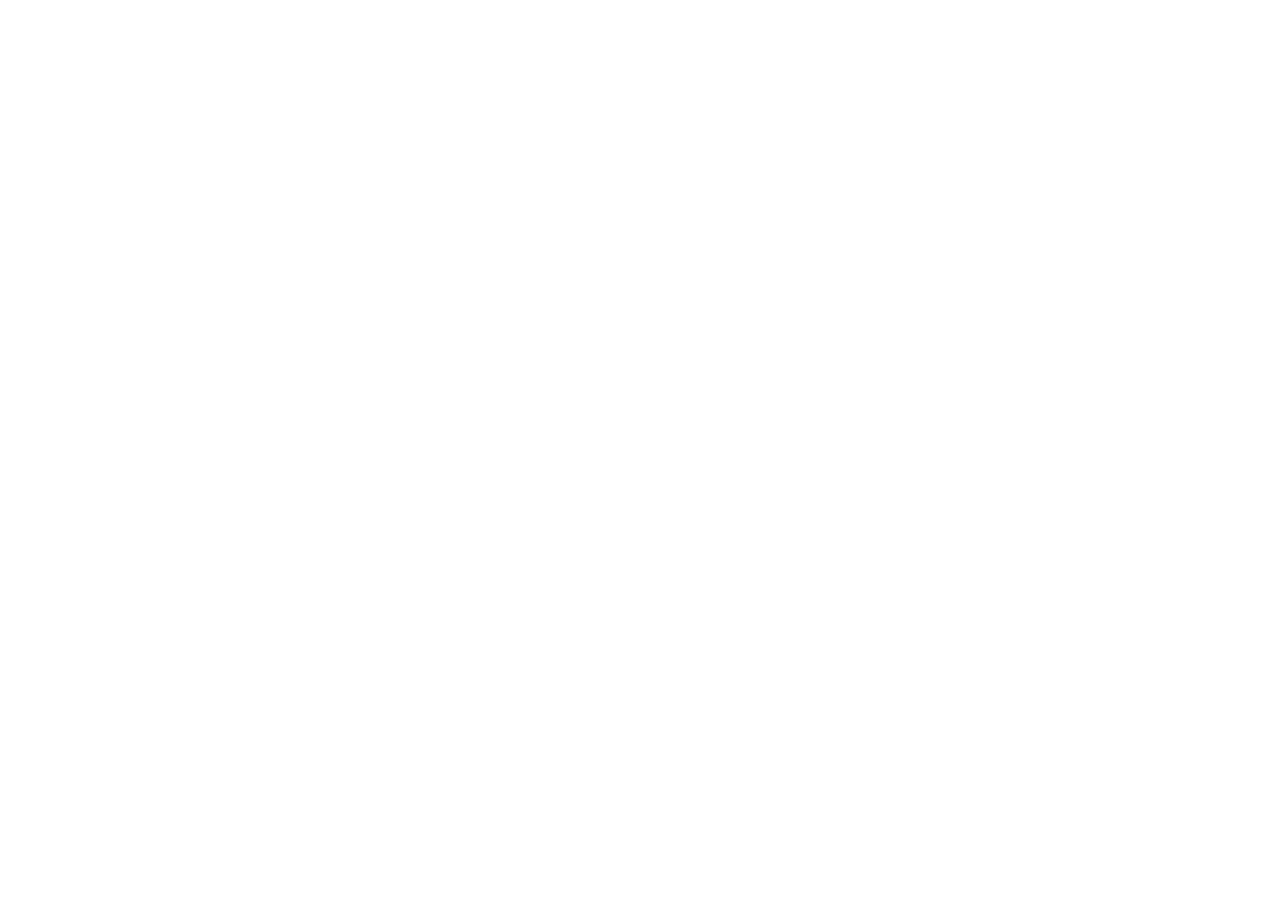
==== index.html @ 89c90615 "the first" ====
<!DOCTYPE html>
<html lang="en">

<head>
    <meta charset="UTF-8">
    <meta name="viewport" content="width=device-width, initial-scale=1.0">
    <title>Chat App</title>
    <!-- fontawesome -->
    <link rel="stylesheet" href="./fontawesome-free-6.4.0-web/css/all.min.css">
    <!-- js -->
    <script src="main.js" defer></script>
    <!-- css -->
    <link rel="stylesheet" href="style.css">
    <!--  -->
</head>

<body>

</body>

</html>
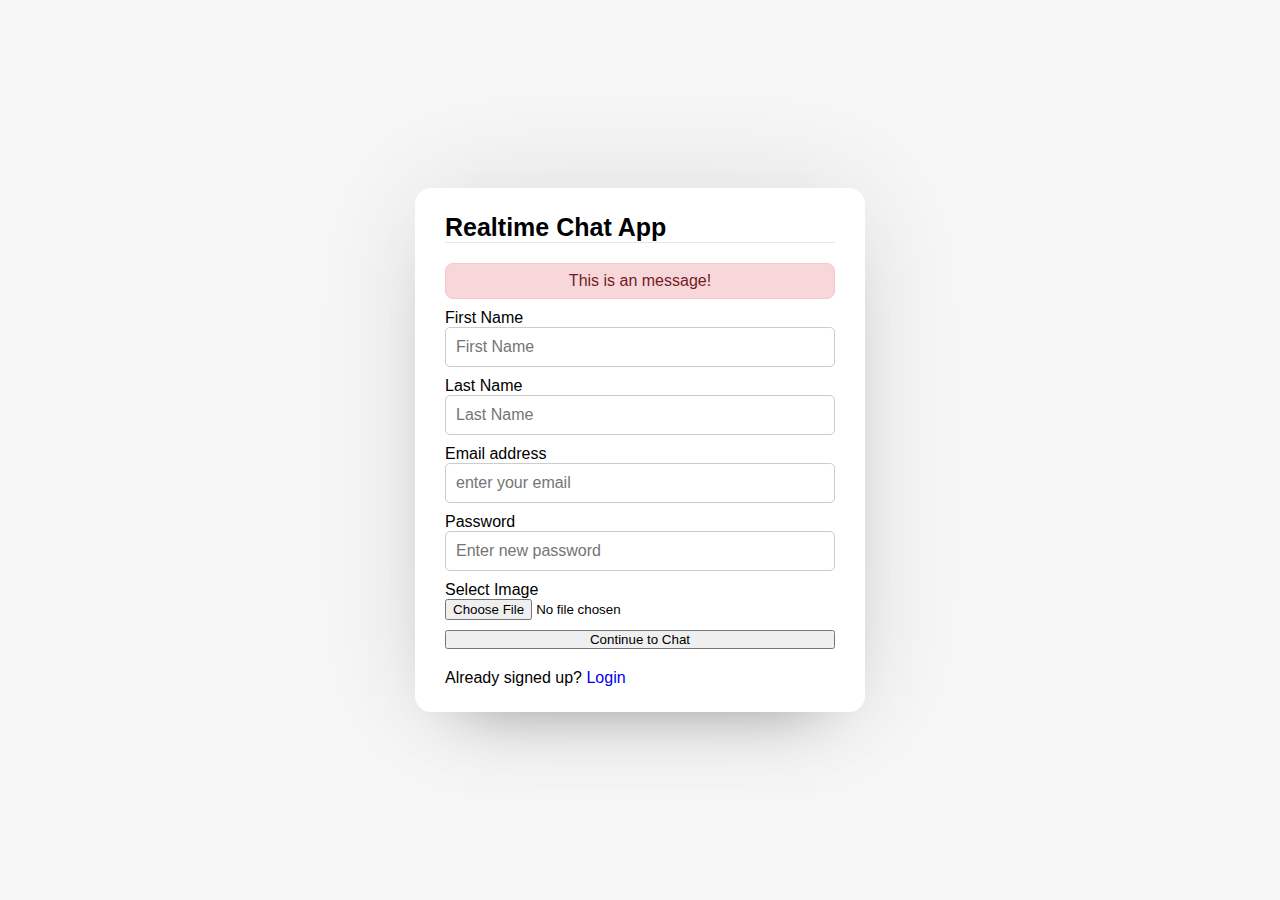
==== commit acab4102: "the seconde" ====
--- a/index.html
+++ b/index.html
@@ -15,7 +15,39 @@
 </head>
 
 <body>
-
+    <div class="wrapper">
+        <section class="form signup">
+            <header>Realtime Chat App</header>
+            <form action="#">
+                <div class="error-txt">This is an message!</div>
+                <div class="name-datails"></div>
+                <div class="field input">
+                    <label>First Name</label>
+                    <input type="text" placeholder="First Name">
+                </div>
+                <div class="field input">
+                    <label>Last Name</label>
+                    <input type="text" placeholder="Last Name">
+                </div>
+                <div class="field input">
+                    <label>Email address</label>
+                    <input type="email" placeholder="enter your email">
+                </div>
+                <div class="field input">
+                    <label>Password</label>
+                    <input type="password" placeholder="Enter new password">
+                </div>
+                <div class="field">
+                    <label>Select Image</label>
+                    <input type="file">
+                </div>
+                <div class="field">
+                    <input type="submit" value="Continue to Chat">
+                </div>
+            </form>
+            <div class="link">Already signed up? <a href="#">Login</a></div>
+        </section>
+    </div>
 </body>
 
 </html>--- a/style.css
+++ b/style.css
@@ -0,0 +1,60 @@
+*{
+    margin: 0;
+    padding: 0 ;
+    box-sizing: border-box;
+    text-decoration: none;
+    font-family: Arial, Helvetica, sans-serif;
+}
+body{
+    display: flex;
+    align-items: center;
+    justify-content: center;
+    min-height: 100vh;
+    background: #f7f7f7;
+}
+.wrapper{
+    background: #fff;
+    width: 450px;
+    box-shadow: 0 0 128px 0 rgba(0, 0, 0, 0.1),0 32px 64px -48px rgba(0, 0, 0, 0.5);
+    border-radius: 16px;
+}
+
+/* sign up form  */
+.form{
+      padding: 25px 30px;
+    
+}
+.form header{
+    font-size: 25px;
+    font-weight: 600;
+    border-bottom: 1px solid #e6e6e6;
+}
+.form form {
+    margin: 20px 0;
+}
+.form form .error-txt{
+    color: #721c24;
+    background: #f8d7da;
+    padding: 8px 10px;
+    text-align: center;
+    border-radius: .5rem;
+    margin-bottom: 10px;
+    border: 1px solid #f5c6cb;
+}
+.form form .field{
+    display: flex;
+    flex-direction: column;
+    margin-bottom: 10px;
+}
+.form form .field input{
+    outline: none;
+}
+.form form .input input{
+    height: 40px;
+    width: 100%;
+    font-size: 16px;
+    padding: 0 10px ;
+    border: 1px solid #ccc;
+    border-radius: 5px ;
+     
+}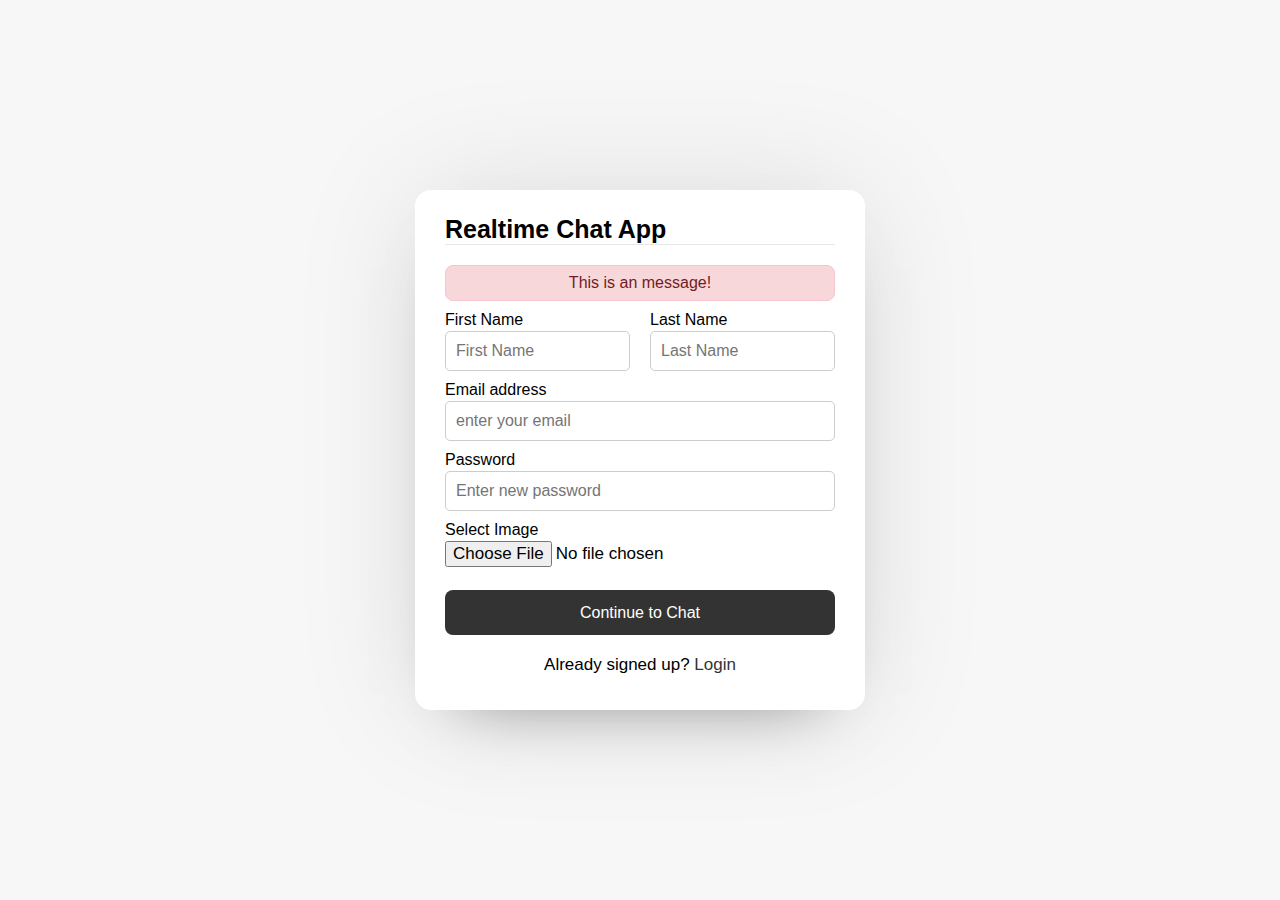
==== commit 78f3c62a: "the third" ====
--- a/index.html
+++ b/index.html
@@ -20,7 +20,7 @@
             <header>Realtime Chat App</header>
             <form action="#">
                 <div class="error-txt">This is an message!</div>
-                <div class="name-datails"></div>
+                <div class="name-datails">
                 <div class="field input">
                     <label>First Name</label>
                     <input type="text" placeholder="First Name">
@@ -29,6 +29,7 @@
                     <label>Last Name</label>
                     <input type="text" placeholder="Last Name">
                 </div>
+            </div>
                 <div class="field input">
                     <label>Email address</label>
                     <input type="email" placeholder="enter your email">
@@ -37,11 +38,11 @@
                     <label>Password</label>
                     <input type="password" placeholder="Enter new password">
                 </div>
-                <div class="field">
+                <div class="field image">
                     <label>Select Image</label>
                     <input type="file">
                 </div>
-                <div class="field">
+                <div class="field button">
                     <input type="submit" value="Continue to Chat">
                 </div>
             </form>
--- a/style.css
+++ b/style.css
@@ -32,6 +32,15 @@
 .form form {
     margin: 20px 0;
 }
+.form form .name-datails{
+    display: flex;
+}
+form .name-datails .field:first-child{
+    margin-right: 10px;
+}
+form .name-datails .field:last-child{
+    margin-left: 10px;
+}
 .form form .error-txt{
     color: #721c24;
     background: #f8d7da;
@@ -46,6 +55,9 @@
     flex-direction: column;
     margin-bottom: 10px;
 }
+.form form .field label{
+    margin-bottom: 2px;
+}
 .form form .field input{
     outline: none;
 }
@@ -57,4 +69,29 @@
     border: 1px solid #ccc;
     border-radius: 5px ;
      
+}
+.form form .image input{
+font-size: 17px;
+}
+.form form .button input{
+    margin-top: 13px;
+    height: 45px;
+    border: none;
+    font-size: 16px;
+    font-weight: 400;
+    background: #333;
+    color: #fff;
+    border-radius: 8px;
+    cursor: pointer;
+}
+.form .link{
+    text-align: center;
+    margin: 10px 0;
+    font-size: 17px;
+}
+.form .link a {
+    color: #333;
+}
+.form .link a:hover{
+    text-decoration: underline;
 }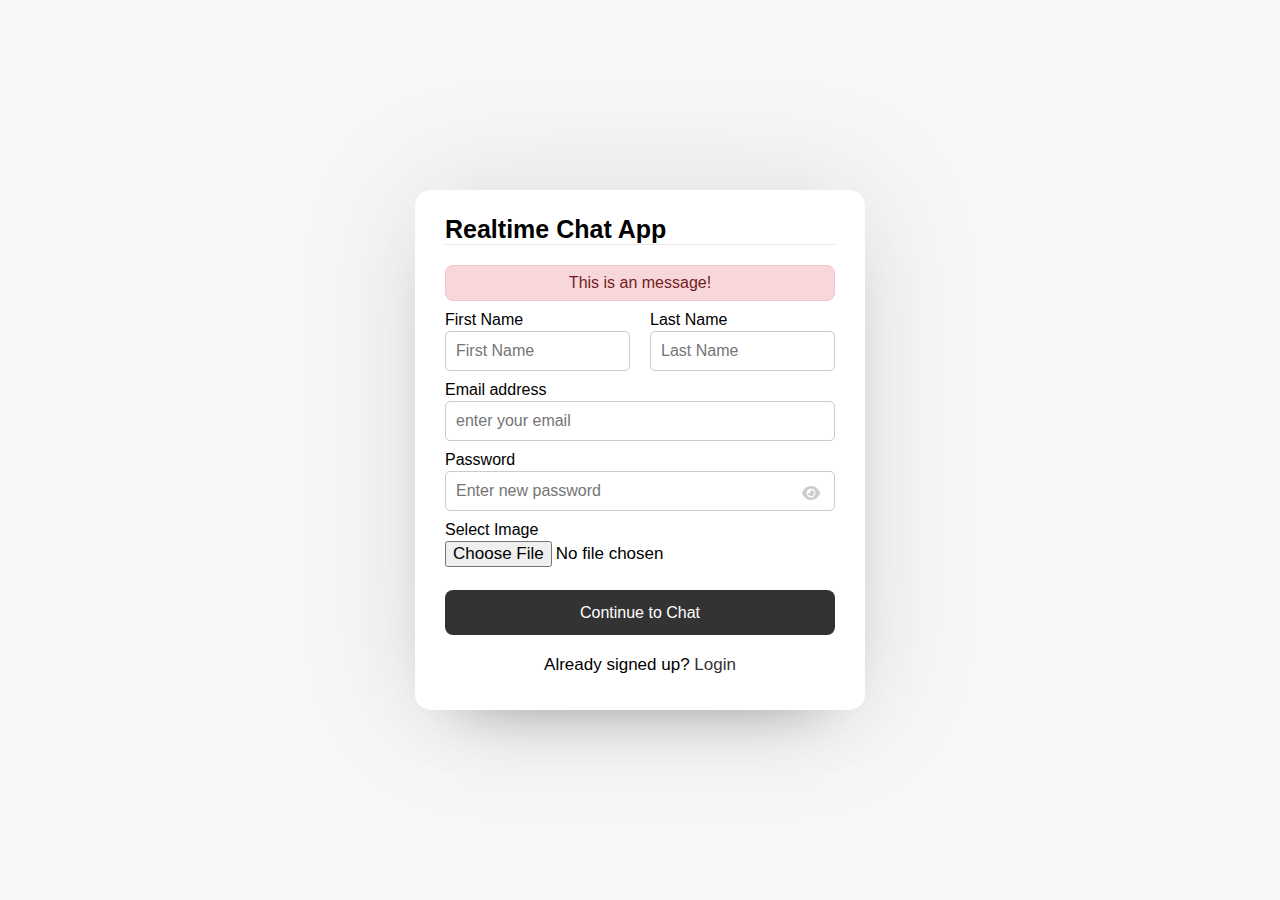
==== commit 6a3c1103: "Correcting the names of the classes and the sixth change" ====
--- a/index.html
+++ b/index.html
@@ -20,16 +20,16 @@
             <header>Realtime Chat App</header>
             <form action="#">
                 <div class="error-txt">This is an message!</div>
-                <div class="name-datails">
-                <div class="field input">
-                    <label>First Name</label>
-                    <input type="text" placeholder="First Name">
+                <div class="name-details">
+                    <div class="field input">
+                        <label>First Name</label>
+                        <input type="text" placeholder="First Name">
+                    </div>
+                    <div class="field input">
+                        <label>Last Name</label>
+                        <input type="text" placeholder="Last Name">
+                    </div>
                 </div>
-                <div class="field input">
-                    <label>Last Name</label>
-                    <input type="text" placeholder="Last Name">
-                </div>
-            </div>
                 <div class="field input">
                     <label>Email address</label>
                     <input type="email" placeholder="enter your email">
@@ -37,6 +37,8 @@
                 <div class="field input">
                     <label>Password</label>
                     <input type="password" placeholder="Enter new password">
+                    <i class="fas fa-eye"></i>
+
                 </div>
                 <div class="field image">
                     <label>Select Image</label>
@@ -46,7 +48,7 @@
                     <input type="submit" value="Continue to Chat">
                 </div>
             </form>
-            <div class="link">Already signed up? <a href="#">Login</a></div>
+            <div class="link">Already signed up? <a href="./login.html">Login</a></div>
         </section>
     </div>
 </body>
--- a/style.css
+++ b/style.css
@@ -1,47 +1,55 @@
-*{
+* {
     margin: 0;
-    padding: 0 ;
+    padding: 0;
     box-sizing: border-box;
     text-decoration: none;
     font-family: Arial, Helvetica, sans-serif;
 }
-body{
+
+body {
     display: flex;
     align-items: center;
     justify-content: center;
     min-height: 100vh;
     background: #f7f7f7;
 }
-.wrapper{
+
+.wrapper {
     background: #fff;
     width: 450px;
-    box-shadow: 0 0 128px 0 rgba(0, 0, 0, 0.1),0 32px 64px -48px rgba(0, 0, 0, 0.5);
+    box-shadow: 0 0 128px 0 rgba(0, 0, 0, 0.1), 0 32px 64px -48px rgba(0, 0, 0, 0.5);
     border-radius: 16px;
 }
 
 /* sign up form  */
-.form{
-      padding: 25px 30px;
-    
-}
-.form header{
+.form {
+    padding: 25px 30px;
+
+}
+
+.form header {
     font-size: 25px;
     font-weight: 600;
     border-bottom: 1px solid #e6e6e6;
 }
+
 .form form {
     margin: 20px 0;
 }
-.form form .name-datails{
-    display: flex;
-}
-form .name-datails .field:first-child{
+
+.form form .name-details {
+    display: flex;
+}
+
+form .name-details .field:first-child {
     margin-right: 10px;
 }
-form .name-datails .field:last-child{
+
+form .name-details .field:last-child {
     margin-left: 10px;
 }
-.form form .error-txt{
+
+.form form .error-txt {
     color: #721c24;
     background: #f8d7da;
     padding: 8px 10px;
@@ -50,30 +58,37 @@
     margin-bottom: 10px;
     border: 1px solid #f5c6cb;
 }
-.form form .field{
+
+.form form .field {
     display: flex;
     flex-direction: column;
     margin-bottom: 10px;
-}
-.form form .field label{
+    position: relative;
+}
+
+.form form .field label {
     margin-bottom: 2px;
 }
-.form form .field input{
+
+.form form .field input {
     outline: none;
 }
-.form form .input input{
+
+.form form .input input {
     height: 40px;
     width: 100%;
     font-size: 16px;
-    padding: 0 10px ;
+    padding: 0 10px;
     border: 1px solid #ccc;
-    border-radius: 5px ;
-     
-}
-.form form .image input{
-font-size: 17px;
-}
-.form form .button input{
+    border-radius: 5px;
+
+}
+
+.form form .image input {
+    font-size: 17px;
+}
+
+.form form .button input {
     margin-top: 13px;
     height: 45px;
     border: none;
@@ -84,14 +99,151 @@
     border-radius: 8px;
     cursor: pointer;
 }
-.form .link{
+
+.form form .field i {
+    position: absolute;
+    right: 15px;
+    color: #ccc;
+    top: 70%;
+    transform: translateY(-50%);
+    cursor: pointer;
+}
+
+.form .link {
     text-align: center;
     margin: 10px 0;
     font-size: 17px;
 }
+
 .form .link a {
     color: #333;
 }
-.form .link a:hover{
+
+.form .link a:hover {
     text-decoration: underline;
+}
+
+/* users */
+.users {
+    padding: 25px 30px;
+}
+
+.users header,
+.users-list a {
+    display: flex;
+    align-items: center;
+    padding-bottom: 20px;
+    justify-content: space-between;
+    border-bottom: 1px solid #e6e6e6;
+}
+
+.wrapper img {
+    object-fit: cover;
+    border-radius: 50%;
+}
+
+:is(.users, .users-list) .content {
+    display: flex;
+    align-items: center;
+}
+
+.users header .content img {
+    height: 50px;
+    width: 50px;
+}
+
+:is(.users, .users-list) .details {
+    margin-left: 15px;
+    color: #000;
+}
+
+/* moshkel */
+:is(.users, .users-list) .details span{
+    font-size: 18px;
+    font-weight: 500;
+    margin-bottom: 50px !important;
+}
+
+/* tak bug */
+.users header .logout {
+    color: #fff;
+    font-size: 17px;
+    padding: 7px 15px;
+    background: #333;
+    border-radius: 5px;
+}
+
+.users .search {
+    margin: 20px 0;
+    display: flex;
+    align-items: center;
+    position: relative;
+    justify-content: space-between;
+}
+
+.users .search .text {
+    font-size: 18px;
+}
+
+.users .search input {
+    position: absolute;
+    height: 42px;
+    width: calc(100% - 50px);
+    border: 1px solid #ccc;
+    padding: 0 13px;
+    font-size: 16px;
+    border-radius: 5px 0 0 5px;
+    outline: none;
+}
+
+.users .search button {
+    width: 47px;
+    height: 42px;
+    border: none;
+    outline: none;
+    color: #fff;
+    background: #333;
+    border-radius: 0 5px 5px 0;
+    cursor: pointer;
+    font-size: 17px;
+}
+
+.users-list {
+    max-height: 350px;
+    overflow-y: auto;
+}
+
+.users-list::-webkit-scrollbar {
+    width: 0px;
+}
+
+.users-list a {
+    padding-right: 15px;
+    margin-bottom: 10px;
+    page-break-after: 1;
+    border-bottom-color: #f1f1f1;
+}
+
+.users-list a:last-child {
+    border: none;
+    margin-bottom: 0px;
+}
+
+.users-list a .content img {
+    height: 40px;
+    width: 40px;
+}
+
+.users-list a .content p {
+    color: #67676a;
+}
+
+.users-list a .status-dot {
+    font-size: 12px;
+    color: #468669;
+}
+
+/* when offline */
+.users-list a .status-dot.offline {
+    color: #ccc;
 }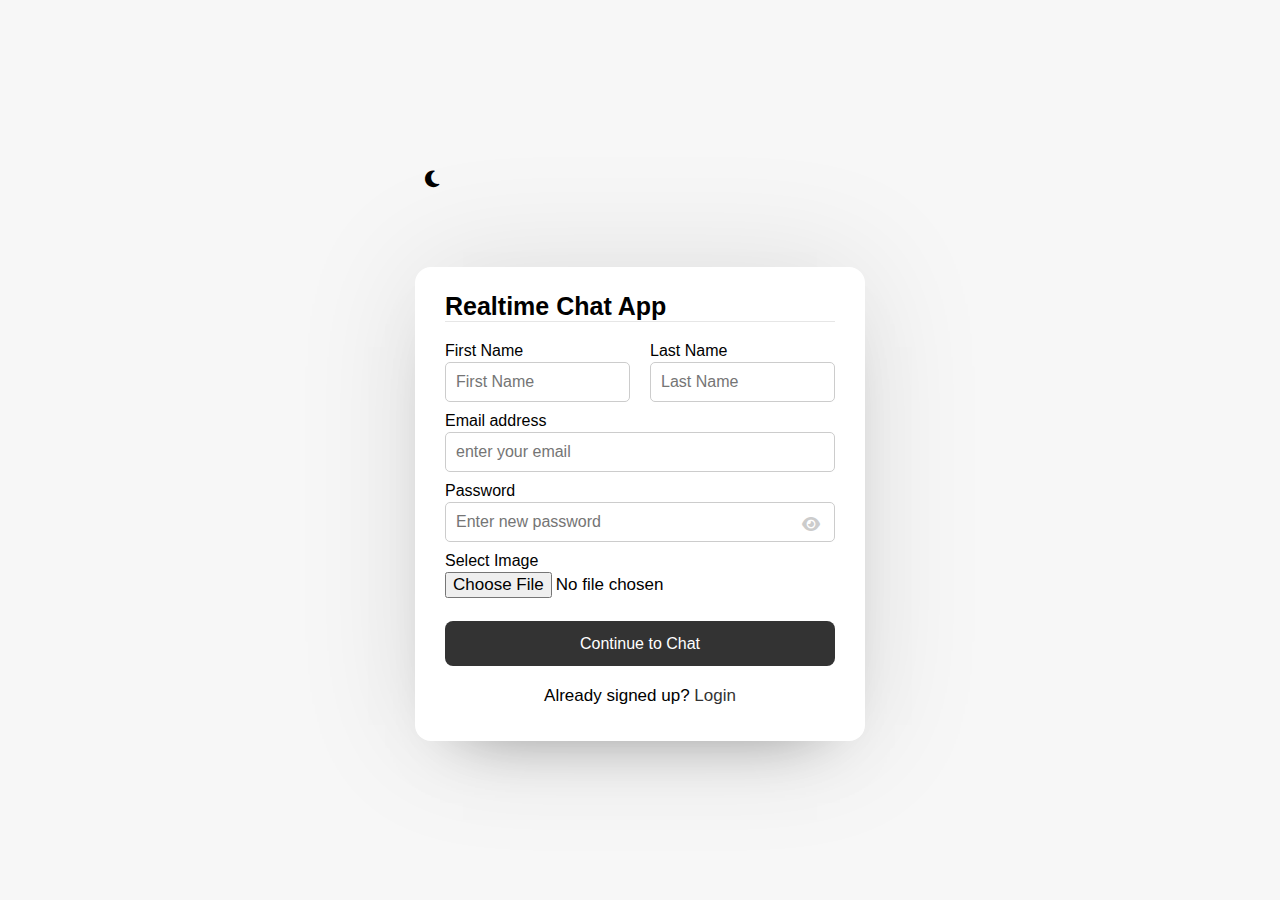
==== commit e7ebda9a: "Add night mode 1" ====
--- a/index.html
+++ b/index.html
@@ -15,42 +15,45 @@
 </head>
 
 <body>
-    <div class="wrapper">
-        <section class="form signup">
-            <header>Realtime Chat App</header>
-            <form action="#">
-                <div class="error-txt">This is an message!</div>
-                <div class="name-details">
-                    <div class="field input">
-                        <label>First Name</label>
-                        <input type="text" placeholder="First Name">
+    <section class="main">
+        <div class="night-mode"><button><i class="fa-solid fa-moon"></i></button></div>
+        <div class="wrapper">
+            <section class="form signup">
+                <header>Realtime Chat App</header>
+                <form action="#">
+                    <div class="error-txt">This is an message!</div>
+                    <div class="name-details">
+                        <div class="field input">
+                            <label>First Name</label>
+                            <input type="text" placeholder="First Name">
+                        </div>
+                        <div class="field input">
+                            <label>Last Name</label>
+                            <input type="text" placeholder="Last Name">
+                        </div>
                     </div>
                     <div class="field input">
-                        <label>Last Name</label>
-                        <input type="text" placeholder="Last Name">
+                        <label>Email address</label>
+                        <input type="email" placeholder="enter your email">
                     </div>
-                </div>
-                <div class="field input">
-                    <label>Email address</label>
-                    <input type="email" placeholder="enter your email">
-                </div>
-                <div class="field input">
-                    <label>Password</label>
-                    <input type="password" placeholder="Enter new password">
-                    <i class="fas fa-eye"></i>
-
-                </div>
-                <div class="field image">
-                    <label>Select Image</label>
-                    <input type="file">
-                </div>
-                <div class="field button">
-                    <input type="submit" value="Continue to Chat">
-                </div>
-            </form>
-            <div class="link">Already signed up? <a href="./login.html">Login</a></div>
-        </section>
-    </div>
+                    <div class="field input">
+                        <label>Password</label>
+                        <input type="password" placeholder="Enter new password">
+                        <i class="fas fa-eye"></i>
+    
+                    </div>
+                    <div class="field image">
+                        <label>Select Image</label>
+                        <input type="file">
+                    </div>
+                    <div class="field button">
+                        <input type="submit" value="Continue to Chat">
+                    </div>
+                </form>
+                <div class="link">Already signed up? <a href="./login.html">Login</a></div>
+            </section>
+        </div>
+    </section>
 </body>
 
 </html>--- a/style.css
+++ b/style.css
@@ -8,10 +8,12 @@
 
 body {
     display: flex;
-    align-items: center;
-    justify-content: center;
+    /* flex-direction: column; */
+    align-items: center;
+    justify-content: space-evenly;
     min-height: 100vh;
     background: #f7f7f7;
+    position: relative;
 }
 
 .wrapper {
@@ -19,6 +21,32 @@
     width: 450px;
     box-shadow: 0 0 128px 0 rgba(0, 0, 0, 0.1), 0 32px 64px -48px rgba(0, 0, 0, 0.5);
     border-radius: 16px;
+}
+section.main{
+
+    display: flex;
+    flex-direction: column;
+    height: 650px;
+    justify-content: space-around;
+    align-items: center;
+}
+.night-mode{
+/* position: absolute;
+top: 15%;
+transform: translateX(-70%);
+left: 30%; */
+width: 450px;
+}
+.night-mode button{
+    cursor: pointer;
+    outline: none;
+    border: none;
+    background: #f7f7f7;
+/* padding: 5px; */
+margin: 10px;
+}
+.night-mode button i {
+    font-size: 1.2rem
 }
 
 /* sign up form  */
@@ -57,6 +85,7 @@
     border-radius: .5rem;
     margin-bottom: 10px;
     border: 1px solid #f5c6cb;
+    display: none;
 }
 
 .form form .field {
@@ -108,6 +137,10 @@
     transform: translateY(-50%);
     cursor: pointer;
 }
+.form form .field i.activer::before{
+    content: "\f070";
+    color: #333;
+}
 
 .form .link {
     text-align: center;
@@ -158,7 +191,7 @@
 }
 
 /* moshkel */
-:is(.users, .users-list) .details span{
+:is(.users, .users-list) .details span {
     font-size: 18px;
     font-weight: 500;
     margin-bottom: 50px !important;
@@ -179,6 +212,7 @@
     align-items: center;
     position: relative;
     justify-content: space-between;
+
 }
 
 .users .search .text {
@@ -194,6 +228,13 @@
     font-size: 16px;
     border-radius: 5px 0 0 5px;
     outline: none;
+    opacity: 0;
+    pointer-events: none;
+    transition: all 0.2 ease;
+}
+.users .search input.active{
+    opacity: 1;
+    pointer-events: auto;
 }
 
 .users .search button {
@@ -201,19 +242,27 @@
     height: 42px;
     border: none;
     outline: none;
-    color: #fff;
-    background: #333;
+    color: #333;
+    background: #fff;;
     border-radius: 0 5px 5px 0;
     cursor: pointer;
     font-size: 17px;
-}
-
+    transition: all 0.2 ease;
+
+}
+.users .search button.active{
+    color: #fff;
+    background: #333;
+}
+.users .search button.active i::before {
+    content: "\f00d";
+}
 .users-list {
     max-height: 350px;
     overflow-y: auto;
 }
 
-.users-list::-webkit-scrollbar {
+:is(.users-list, .chat-box)::-webkit-scrollbar {
     width: 0px;
 }
 
@@ -246,4 +295,123 @@
 /* when offline */
 .users-list a .status-dot.offline {
     color: #ccc;
+}
+
+
+/* chat area */
+.chat-area header {
+    display: flex;
+    align-items: center;
+    padding: 18px 30px;
+}
+
+.chat-area header .back-icon {
+    font-size: 18px;
+    color: #333;
+}
+
+.chat-area header img {
+    height: 45px;
+    width: 45px;
+    margin: 0 15px;
+}
+
+.chat-area header span {
+    font-size: 17px;
+    font-weight: 500;
+}
+
+.chat-box {
+    height: 500px;
+    background: #f7f7f7;
+    overflow-y: auto;
+
+    padding: 10px 30px 20px 30px;
+    box-shadow: inset 0 32px 32px -32px rgb(0 0 0 / 5%),
+        inset 0 -32px 32px -32px rgb(0 0 0 / 5%);
+}
+
+.chat-box .chat {
+    margin: 15px 0;
+}
+
+.chat-box .chat p {
+    word-wrap: break-word;
+    padding: 8px 16px;
+    box-shadow: 0 0 32px rgb(0 0 0 / 8%),
+        0 16px 16px -16px rgb(0 0 0 / 10%);
+}
+
+.chat-box .outgoing {
+    display: flex;
+}
+
+.outgoing .details {
+    max-width: calc(100% - 130px);
+    margin-left: auto;
+}
+
+.outgoing .details p {
+    background: #333;
+    color: #fff;
+    border-radius: 18px 18px 0 18px;
+}
+
+.chat-box .incoming {
+    display: flex;
+    align-items: flex-end;
+}
+
+.chat-box .incoming img {
+    height: 35px;
+    width: 35px;
+}
+
+.incoming .details {
+    margin-left: 10px;
+    max-width: calc(100% - 130px);
+    margin-right: auto;
+}
+
+.incoming .details p {
+    background: #fff;
+    border-radius: 18px 18px 18px 0;
+    color: #333;
+}
+
+.chat-area .typing-area {
+    padding: 18px 30px;
+    display: flex;
+    justify-content: space-between;
+}
+
+.typing-area input {
+    height: 45px;
+    width: calc(100% - 58px);
+    font-size: 17px;
+    border: 1px solid #ccc;
+    padding: 0 13px;
+    /* border-radius: 0 0 0 5px; */
+    outline: none;
+}
+
+.typing-area button {
+    width: 55px;
+    border: none;
+    outline: none;
+    border-radius: 0 5px 5px 0;
+    background: #333;
+    color: #fff;
+    font-size: 19px;
+    cursor: pointer;
+}
+.typing-area button.upload-file{
+    width: 55px;
+    border: none;
+    outline: none;
+    border-radius: 5px 0 0 5px;
+    background: #333;
+    color: #fff;
+    font-size: 19px;
+    cursor: pointer;
 }